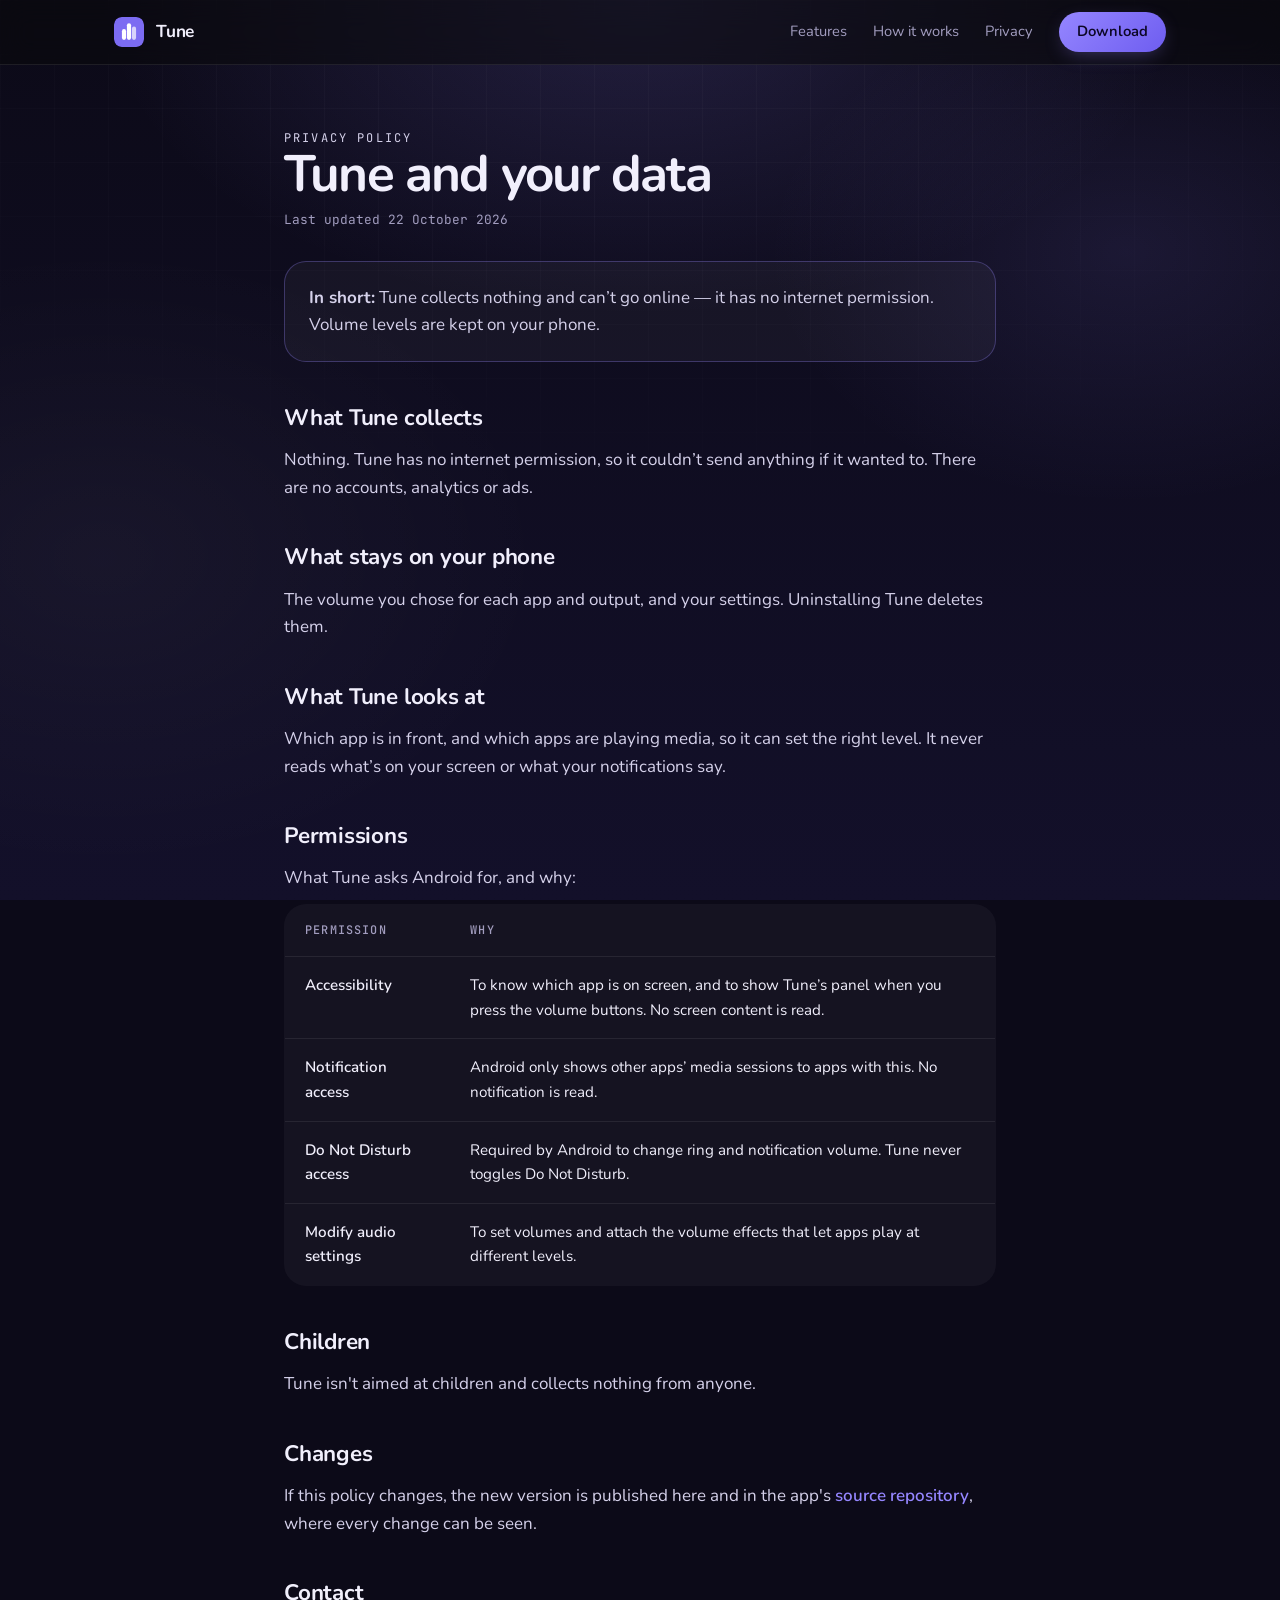
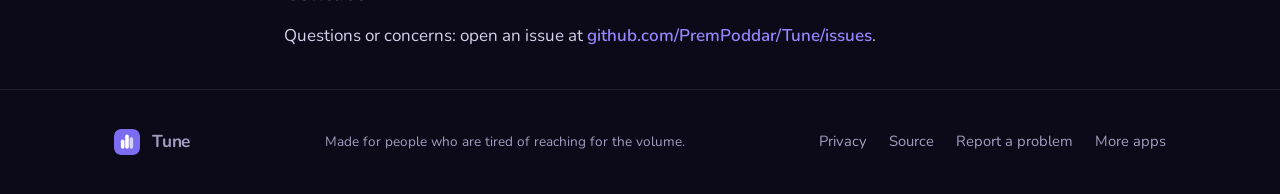
==== docs/privacy/index.html @ 50761f5f "Website for GitHub Pages: landing page with a playable demo, and a privacy policy" ====
<!doctype html>
<html lang="en">
<head>
<meta charset="utf-8" />
<meta name="viewport" content="width=device-width, initial-scale=1" />
<title>Tune — Privacy policy</title>
<meta name="description" content="How Tune handles your data." />
<meta property="og:title" content="Tune — Privacy policy" />
<meta property="og:description" content="How Tune handles your data." />
<meta property="og:type" content="website" />
<meta name="theme-color" content="#0C0A18" />
<link rel="icon" href="../icon.svg" type="image/svg+xml" />
<link rel="preconnect" href="https://fonts.googleapis.com" />
<link rel="preconnect" href="https://fonts.gstatic.com" crossorigin />
<link href="https://fonts.googleapis.com/css2?family=Nunito:wght@500;600;700;800&family=JetBrains+Mono:wght@400;500&display=swap" rel="stylesheet" />
<link rel="stylesheet" href="../site.css" />
<style>:root{--bg:#0C0A18;--bg-2:#13102A;--text:#F1EFFC;--muted:#A29DBF;--soft:#D5D1EA;--accent:#9586FF;--accent-2:#6E5DF0;--accent-3:#C9C0FF;--on-accent:#0C0726;--accent-glow:rgba(149,134,255,.38);--accent-soft:rgba(149,134,255,.14);--accent-line:rgba(149,134,255,.30);--glow-1:rgba(149,134,255,.17);--glow-2:rgba(149,134,255,.10);--glow-3:rgba(255,255,255,.035);--gridline:rgba(255,255,255,.025);--nav:rgba(10,10,12,.55);--line:rgba(255,255,255,.08);--line-strong:rgba(255,255,255,.22);--card:rgba(255,255,255,.04);--card-hover:rgba(255,255,255,.065);--ico-bg:rgba(149,134,255,.16);--display:"Nunito",system-ui,sans-serif;--body:"Nunito",system-ui,sans-serif;--mono:"JetBrains Mono",ui-monospace,monospace;}</style>
</head>
<body>
<div class="bg-glow"></div>
<div class="bg-grid"></div>
<nav>
  <div class="wrap">
    <a class="brand" href="../"><img src="../icon.svg" alt="" />Tune</a>
    <div class="nav-links">
      <a href="../#features">Features</a>
      <a href="../#how">How it works</a>
      <a href="../privacy/">Privacy</a>
      <a href="../#download" class="nav-cta">Download</a>
    </div>
  </div>
</nav>
<main class="prose">
  <p class="eyebrow">Privacy policy</p>
  <h1>Tune and your data</h1>
  <p class="updated">Last updated 22 October 2026</p>
  <div class="summary"><p><b>In short:</b> Tune collects nothing and can’t go online — it has no internet permission. Volume levels are kept on your phone.</p></div>
  <h2>What Tune collects</h2><p>Nothing. Tune has no internet permission, so it couldn’t send anything if it wanted to. There are no accounts, analytics or ads.</p><h2>What stays on your phone</h2><p>The volume you chose for each app and output, and your settings. Uninstalling Tune deletes them.</p><h2>What Tune looks at</h2><p>Which app is in front, and which apps are playing media, so it can set the right level. It never reads what’s on your screen or what your notifications say.</p>
  <h2>Permissions</h2>
  <p>What Tune asks Android for, and why:</p>
  <table><thead><tr><th>Permission</th><th>Why</th></tr></thead><tbody><tr><td>Accessibility</td><td>To know which app is on screen, and to show Tune’s panel when you press the volume buttons. No screen content is read.</td></tr><tr><td>Notification access</td><td>Android only shows other apps’ media sessions to apps with this. No notification is read.</td></tr><tr><td>Do Not Disturb access</td><td>Required by Android to change ring and notification volume. Tune never toggles Do Not Disturb.</td></tr><tr><td>Modify audio settings</td><td>To set volumes and attach the volume effects that let apps play at different levels.</td></tr></tbody></table>
  <h2>Children</h2><p>Tune isn't aimed at children and collects nothing from anyone.</p>
  <h2>Changes</h2><p>If this policy changes, the new version is published here and in the app's
  <a class="text-link" href="https://github.com/PremPoddar/Tune">source repository</a>, where every change can be seen.</p>
  <h2>Contact</h2><p>Questions or concerns: open an issue at
  <a class="text-link" href="https://github.com/PremPoddar/Tune/issues">github.com/PremPoddar/Tune/issues</a>.</p>
</main>
<footer>
  <div class="wrap">
    <a class="brand" href="../"><img src="../icon.svg" alt="" style="width:26px;height:26px;border-radius:7px" />Tune</a>
    <div class="foot-note">Made for people who are tired of reaching for the volume.</div>
    <div class="links">
      <a href="../privacy/">Privacy</a>
      <a href="https://github.com/PremPoddar/Tune">Source</a>
      <a href="https://github.com/PremPoddar/Tune/issues">Report a problem</a>
      <a href="https://github.com/PremPoddar">More apps</a>
    </div>
  </div>
</footer>
</body>
</html>
---- docs/site.css ----
:root{--wrap:1100px;--radius:22px}
*{margin:0;padding:0;box-sizing:border-box}
html{scroll-behavior:smooth;-webkit-text-size-adjust:100%}
body{font-family:var(--body);background:var(--bg);color:var(--text);line-height:1.62;font-size:17px;overflow-x:hidden;-webkit-font-smoothing:antialiased}
a{color:inherit}
.wrap{max-width:var(--wrap);margin:0 auto;padding:0 24px}
.bg-glow{position:fixed;inset:0;z-index:-2;background:
  radial-gradient(60% 50% at 50% 0%,var(--glow-1),transparent 70%),
  radial-gradient(40% 40% at 88% 28%,var(--glow-2),transparent 70%),
  radial-gradient(50% 50% at 8% 62%,var(--glow-3),transparent 70%),
  linear-gradient(180deg,var(--bg),var(--bg-2))}
.bg-grid{position:fixed;inset:0;z-index:-1;background-image:linear-gradient(var(--gridline) 1px,transparent 1px),linear-gradient(90deg,var(--gridline) 1px,transparent 1px);
  background-size:54px 54px;mask-image:radial-gradient(ellipse 80% 60% at 50% 0%,#000 40%,transparent 100%);-webkit-mask-image:radial-gradient(ellipse 80% 60% at 50% 0%,#000 40%,transparent 100%)}

nav{position:sticky;top:0;z-index:50;backdrop-filter:blur(14px);-webkit-backdrop-filter:blur(14px);background:var(--nav);border-bottom:1px solid var(--line)}
nav .wrap{display:flex;align-items:center;justify-content:space-between;height:64px;gap:16px}
.brand{display:flex;align-items:center;gap:12px;font-family:var(--display);font-weight:700;font-size:1.08rem;letter-spacing:-.01em;text-decoration:none}
.brand img{width:30px;height:30px;border-radius:8px}
.nav-links{display:flex;align-items:center;gap:26px}
.nav-links a{color:var(--muted);text-decoration:none;font-size:.92rem;transition:color .2s}
.nav-links a:hover{color:var(--text)}
.nav-cta{background:linear-gradient(135deg,var(--accent),var(--accent-2));color:var(--on-accent)!important;font-weight:650;padding:8px 18px;border-radius:999px;box-shadow:0 6px 20px -6px var(--accent-glow)}
@media(max-width:680px){.nav-links a:not(.nav-cta){display:none}}

header{padding:88px 0 56px;text-align:center}
.hero-icon-wrap{position:relative;display:inline-block;margin-bottom:34px}
.hero-icon{width:144px;height:144px;border-radius:34px;position:relative;z-index:2;animation:float 6s ease-in-out infinite;filter:drop-shadow(0 24px 50px var(--accent-glow))}
.hero-icon-wrap::after{content:"";position:absolute;inset:-30% -30% -10%;z-index:1;background:radial-gradient(circle,var(--accent-glow),transparent 65%);filter:blur(20px);animation:pulse 4s ease-in-out infinite}
@keyframes float{0%,100%{transform:translateY(0)}50%{transform:translateY(-14px)}}
@keyframes pulse{0%,100%{opacity:.6;transform:scale(1)}50%{opacity:1;transform:scale(1.08)}}
.eyebrow{font-family:var(--mono);font-size:12px;letter-spacing:.18em;text-transform:uppercase;color:var(--accent)}
header .eyebrow{margin-bottom:18px}
h1{font-family:var(--display);font-size:clamp(2.5rem,6vw,4.3rem);font-weight:700;letter-spacing:-.035em;line-height:1.05}
h1 .hl{background:linear-gradient(120deg,var(--accent),var(--accent-3));-webkit-background-clip:text;background-clip:text;-webkit-text-fill-color:transparent}
.tagline{font-size:clamp(1.05rem,2.3vw,1.32rem);color:var(--muted);max-width:640px;margin:22px auto 0}
.tagline b{color:var(--text);font-weight:600}
.cta-row{display:flex;gap:14px;justify-content:center;align-items:center;flex-wrap:wrap;margin-top:38px}
.btn-primary,.btn-ghost{display:inline-flex;align-items:center;gap:10px;text-decoration:none;border-radius:999px;font-size:1.02rem;transition:transform .22s,box-shadow .22s,border-color .2s,background .2s}
.btn-primary{background:linear-gradient(135deg,var(--accent),var(--accent-2));color:var(--on-accent);font-weight:680;padding:15px 30px;box-shadow:0 12px 34px -8px var(--accent-glow)}
.btn-primary:hover{transform:translateY(-3px);box-shadow:0 20px 44px -8px var(--accent-glow)}
.btn-ghost{color:var(--text);font-weight:550;padding:15px 26px;border:1px solid var(--line);background:var(--card)}
.btn-ghost:hover{border-color:var(--line-strong);background:var(--card-hover)}
.btn-primary svg,.btn-ghost svg{width:18px;height:18px}
.micro{margin-top:18px;font-family:var(--mono);font-size:.78rem;letter-spacing:.02em;color:var(--muted)}

section{padding:76px 0}
.section-title{font-family:var(--display);font-size:clamp(1.8rem,4vw,2.6rem);font-weight:700;letter-spacing:-.03em;text-align:center;margin-top:12px;line-height:1.15}
.section-sub{color:var(--muted);text-align:center;max-width:580px;margin:14px auto 0}
.center{text-align:center}

.grid{display:grid;grid-template-columns:repeat(auto-fit,minmax(255px,1fr));gap:18px;margin-top:50px}
.card{background:var(--card);border:1px solid var(--line);border-radius:var(--radius);padding:28px;transition:transform .3s,border-color .3s,background .3s}
.card:hover{transform:translateY(-6px);border-color:var(--accent-line);background:var(--card-hover)}
.card .ico{width:50px;height:50px;border-radius:14px;display:grid;place-items:center;font-size:24px;margin-bottom:16px;background:var(--ico-bg);border:1px solid var(--accent-line)}
.card h3{font-family:var(--display);font-size:1.15rem;font-weight:700;letter-spacing:-.01em}
.card p{color:var(--muted);margin-top:8px;font-size:.95rem}

.demo{display:grid;grid-template-columns:1fr 1.05fr;gap:52px;align-items:center;margin-top:50px}
@media(max-width:860px){.demo{grid-template-columns:1fr}}
.demo h3{font-family:var(--display);font-size:1.75rem;font-weight:700;letter-spacing:-.02em;line-height:1.2}
.demo p{color:var(--muted);margin-top:14px}
.demo ul{list-style:none;margin-top:22px;display:grid;gap:11px}
.demo li{display:flex;gap:12px;align-items:flex-start;font-size:.97rem}
.demo li::before{content:"";flex:0 0 8px;height:8px;border-radius:50%;margin-top:9px;background:var(--accent);box-shadow:0 0 12px var(--accent)}
.stage{position:relative;border-radius:28px;border:1px solid var(--line);background:radial-gradient(circle at 50% 30%,var(--glow-1),transparent 60%),linear-gradient(160deg,var(--bg-2),var(--bg));
  box-shadow:0 30px 60px -24px rgba(0,0,0,.6);overflow:hidden;min-height:420px;padding:22px}
.stage-tag{font-family:var(--mono);font-size:11px;letter-spacing:.2em;text-transform:uppercase;color:var(--muted)}
.hint{font-family:var(--mono);font-size:11.5px;color:var(--muted);margin-top:14px;text-align:center;letter-spacing:.04em}

.table-wrap{margin-top:46px;overflow-x:auto}
table{width:100%;border-collapse:collapse;min-width:560px;background:var(--card);border:1px solid var(--line);border-radius:var(--radius);overflow:hidden}
th,td{padding:16px 20px;text-align:left;border-bottom:1px solid var(--line);font-size:.95rem;vertical-align:top}
thead th{font-family:var(--mono);font-size:.74rem;letter-spacing:.1em;text-transform:uppercase;color:var(--muted);font-weight:500}
tbody tr:last-child td{border-bottom:none}
td:first-child{font-weight:600;white-space:nowrap}
td .dim{color:var(--muted)}
.yes{color:var(--accent);font-weight:600}

.steps{display:grid;grid-template-columns:repeat(auto-fit,minmax(230px,1fr));gap:18px;margin-top:50px}
.step{background:var(--card);border:1px solid var(--line);border-radius:var(--radius);padding:26px}
.step .n{font-family:var(--mono);font-size:.82rem;font-weight:500;color:var(--accent);letter-spacing:.08em}
.step h3{font-family:var(--display);margin-top:10px;font-size:1.12rem;font-weight:700}
.step p{color:var(--muted);margin-top:8px;font-size:.94rem}
.step code,.prose code{font-family:var(--mono);background:var(--card-hover);padding:2px 7px;border-radius:6px;font-size:.82em;color:var(--accent)}

.privacy-band{display:grid;grid-template-columns:1.1fr .9fr;gap:40px;align-items:center;background:var(--card);border:1px solid var(--line);border-radius:28px;padding:40px;margin-top:10px}
@media(max-width:820px){.privacy-band{grid-template-columns:1fr}}
.privacy-band h2{font-family:var(--display);font-size:clamp(1.6rem,3.4vw,2.2rem);letter-spacing:-.02em;line-height:1.2;margin-top:10px}
.privacy-band p{color:var(--muted);margin-top:12px}
.checks{list-style:none;display:grid;gap:12px}
.checks li{display:flex;gap:12px;align-items:flex-start;font-size:.97rem}
.checks li::before{content:"✓";flex:0 0 24px;height:24px;border-radius:50%;display:grid;place-items:center;font-size:13px;font-weight:700;color:var(--on-accent);background:linear-gradient(135deg,var(--accent),var(--accent-2))}
.text-link{color:var(--accent);text-decoration:none;font-weight:600}
.text-link:hover{text-decoration:underline}

.download-band{text-align:center;padding:90px 0}
.download-card{background:linear-gradient(135deg,var(--accent-soft),transparent 80%),var(--card);border:1px solid var(--accent-line);border-radius:30px;padding:56px 32px}
.download-card img{width:92px;height:92px;border-radius:22px;margin-bottom:22px;filter:drop-shadow(0 14px 30px var(--accent-glow))}
.download-card h2{font-family:var(--display);font-size:clamp(1.8rem,4vw,2.5rem);font-weight:700;letter-spacing:-.03em}
.download-card p{color:var(--muted);margin:12px auto 0;max-width:500px}

footer{border-top:1px solid var(--line);padding:38px 0}
footer .wrap{display:flex;align-items:center;justify-content:space-between;flex-wrap:wrap;gap:16px}
footer .links{display:flex;gap:22px;flex-wrap:wrap}
footer a{color:var(--muted);text-decoration:none;font-size:.92rem;transition:color .2s}
footer a:hover{color:var(--text)}
.foot-note{color:var(--muted);font-size:.85rem}

.reveal{opacity:0;transform:translateY(26px);transition:opacity .7s ease,transform .7s ease}
.reveal.in{opacity:1;transform:none}
.fade-up{animation:fadeUp .9s ease both}.d1{animation-delay:.1s}.d2{animation-delay:.2s}.d3{animation-delay:.3s}
@keyframes fadeUp{from{opacity:0;transform:translateY(22px)}to{opacity:1;transform:none}}
@media(prefers-reduced-motion:reduce){*{animation:none!important;transition:none!important}.reveal{opacity:1;transform:none}}

/* privacy page */
.prose{max-width:760px;margin:0 auto;padding:64px 24px 40px}
.prose h1{font-size:clamp(2.2rem,5vw,3.2rem);margin-bottom:8px}
.prose .updated{font-family:var(--mono);font-size:.8rem;color:var(--muted)}
.prose .summary{background:var(--card);border:1px solid var(--accent-line);border-radius:var(--radius);padding:22px 24px;margin:30px 0}
.prose h2{font-family:var(--display);font-size:1.4rem;margin:38px 0 10px;letter-spacing:-.01em}
.prose p,.prose li{color:var(--soft)}
.prose ul{padding-left:22px;display:grid;gap:8px;margin-top:8px}
.prose table{min-width:0;margin-top:12px}
.prose td:first-child{white-space:normal}
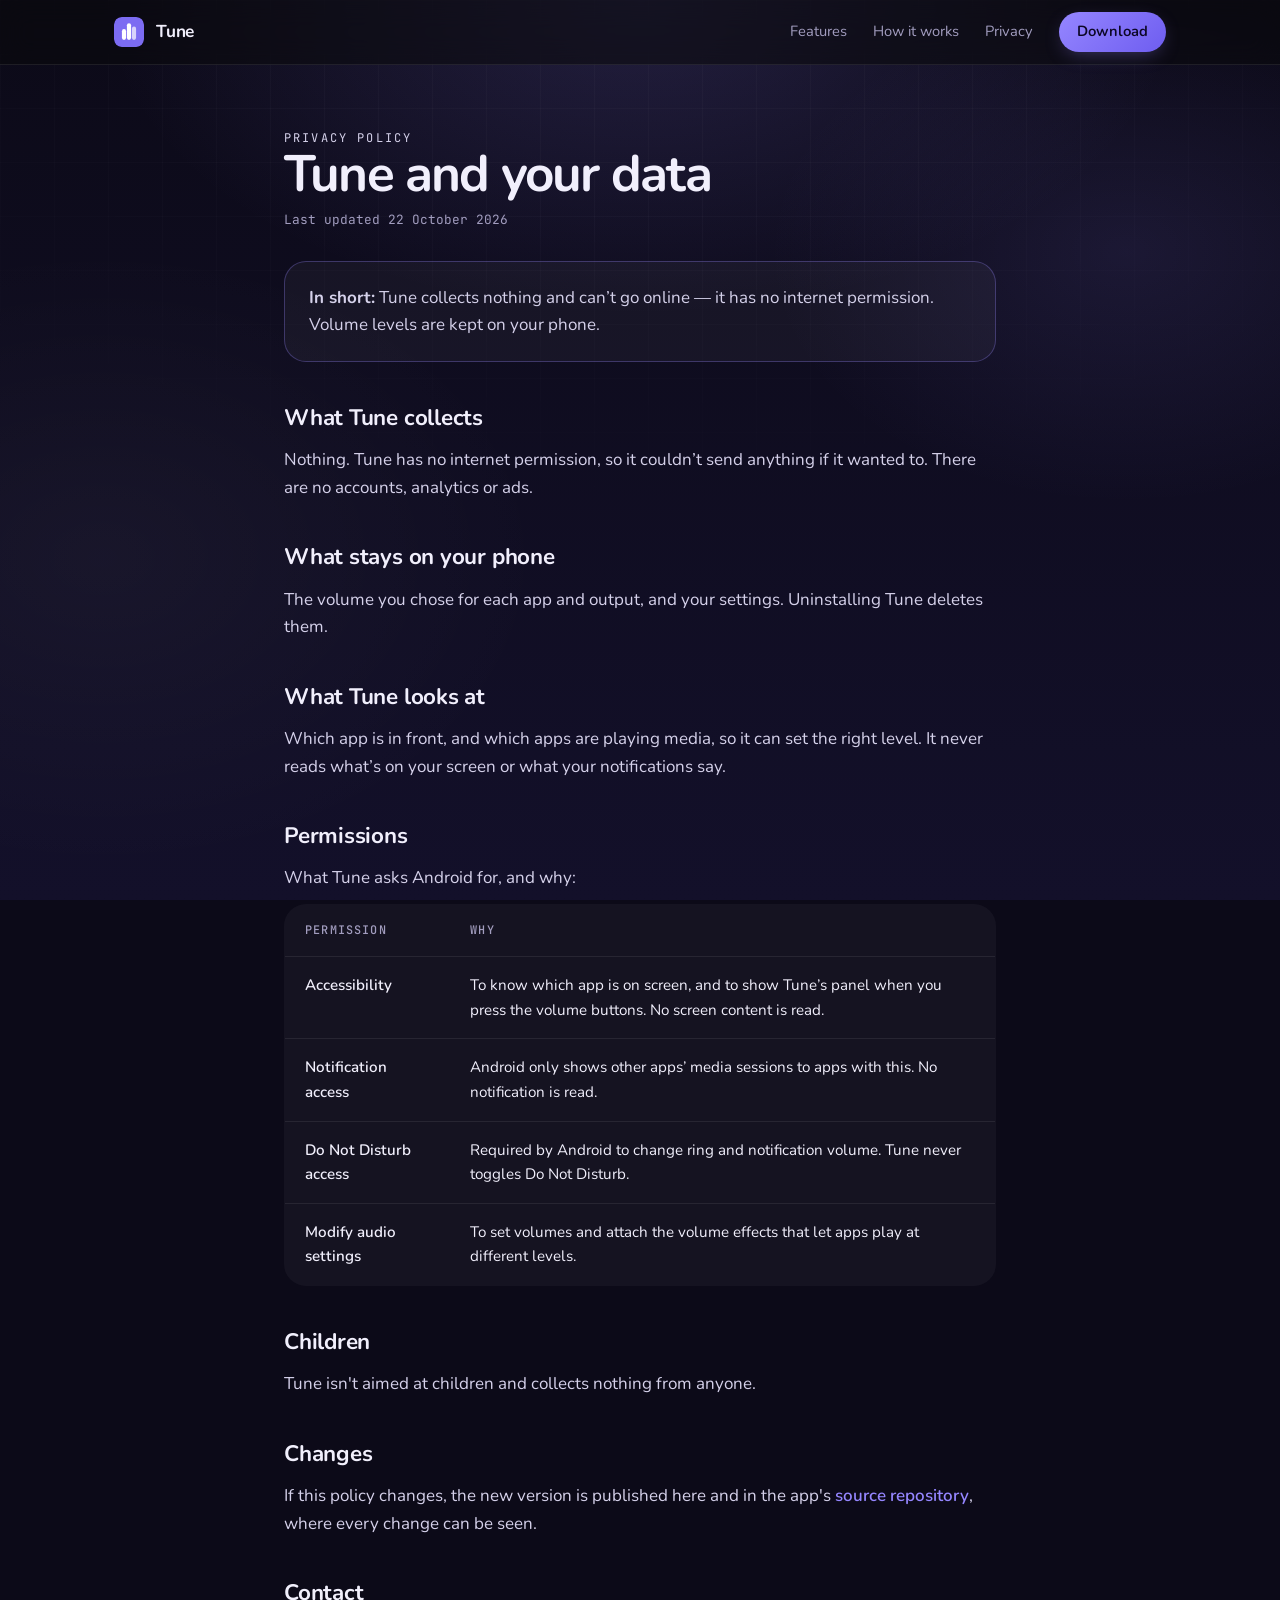
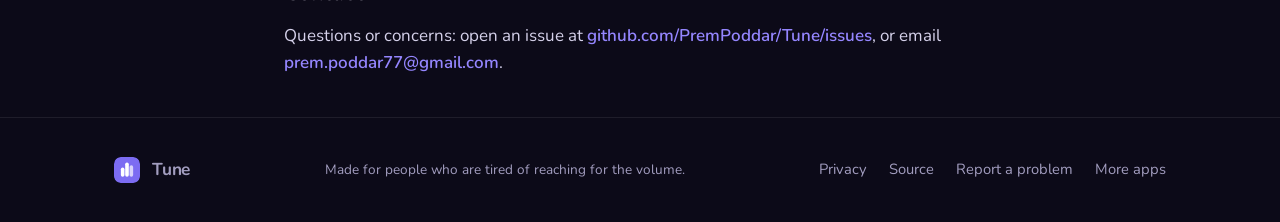
==== commit 54de77d7: "Privacy policy: an email contact" ====
--- a/docs/privacy/index.html
+++ b/docs/privacy/index.html
@@ -43,7 +43,7 @@
   <h2>Changes</h2><p>If this policy changes, the new version is published here and in the app's
   <a class="text-link" href="https://github.com/PremPoddar/Tune">source repository</a>, where every change can be seen.</p>
   <h2>Contact</h2><p>Questions or concerns: open an issue at
-  <a class="text-link" href="https://github.com/PremPoddar/Tune/issues">github.com/PremPoddar/Tune/issues</a>.</p>
+  <a class="text-link" href="https://github.com/PremPoddar/Tune/issues">github.com/PremPoddar/Tune/issues</a>, or email <a class="text-link" href="mailto:prem.poddar77@gmail.com">prem.poddar77@gmail.com</a>.</p>
 </main>
 <footer>
   <div class="wrap">
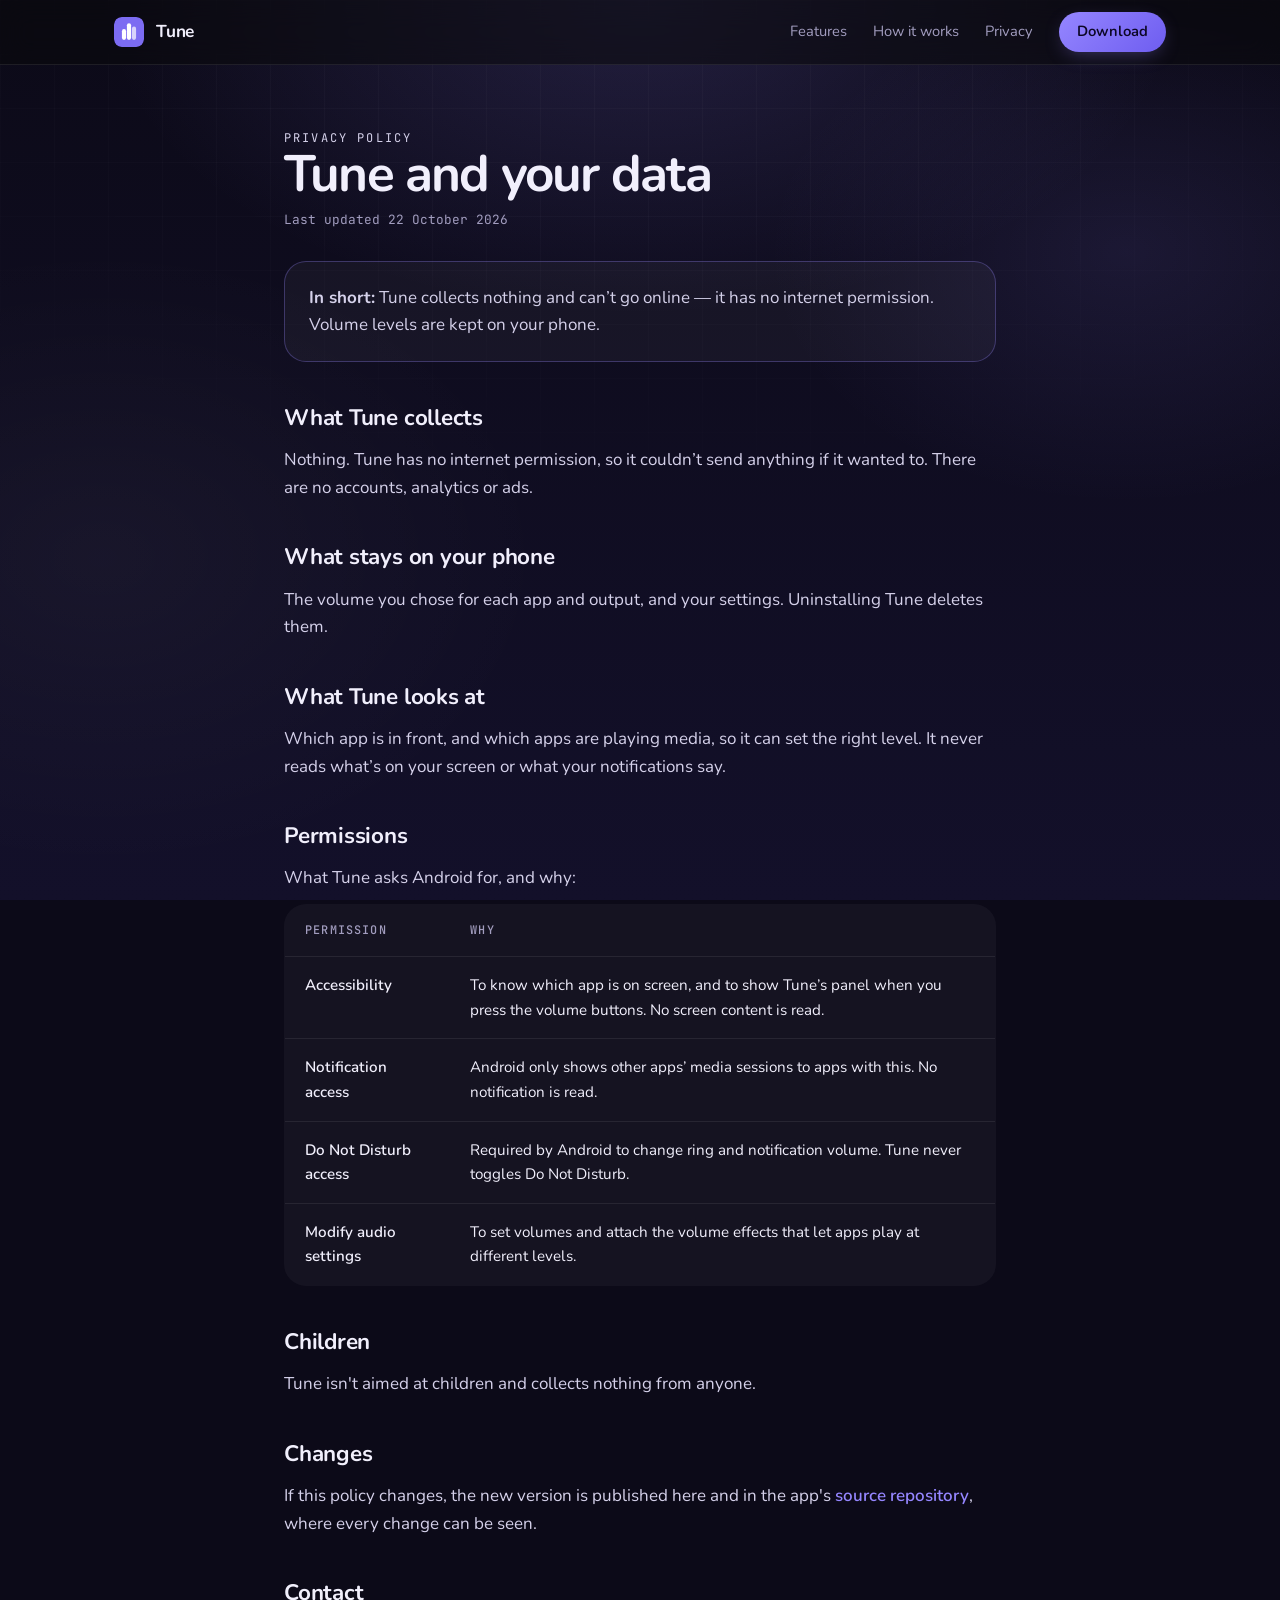
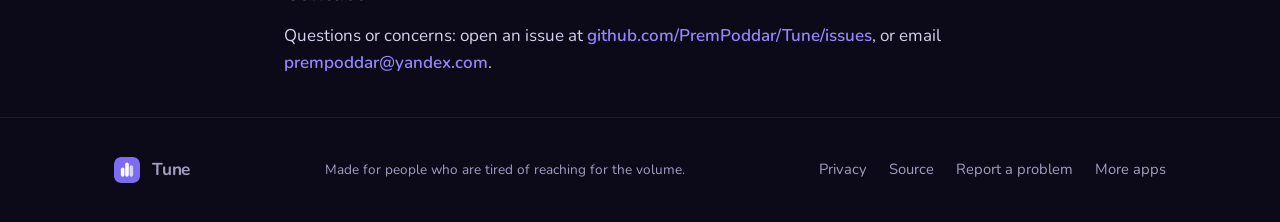
==== commit 2686a901: "Update contact email on privacy page" ====
--- a/docs/privacy/index.html
+++ b/docs/privacy/index.html
@@ -43,7 +43,7 @@
   <h2>Changes</h2><p>If this policy changes, the new version is published here and in the app's
   <a class="text-link" href="https://github.com/PremPoddar/Tune">source repository</a>, where every change can be seen.</p>
   <h2>Contact</h2><p>Questions or concerns: open an issue at
-  <a class="text-link" href="https://github.com/PremPoddar/Tune/issues">github.com/PremPoddar/Tune/issues</a>, or email <a class="text-link" href="mailto:prem.poddar77@gmail.com">prem.poddar77@gmail.com</a>.</p>
+  <a class="text-link" href="https://github.com/PremPoddar/Tune/issues">github.com/PremPoddar/Tune/issues</a>, or email <a class="text-link" href="mailto:prempoddar@yandex.com">prempoddar@yandex.com</a>.</p>
 </main>
 <footer>
   <div class="wrap">
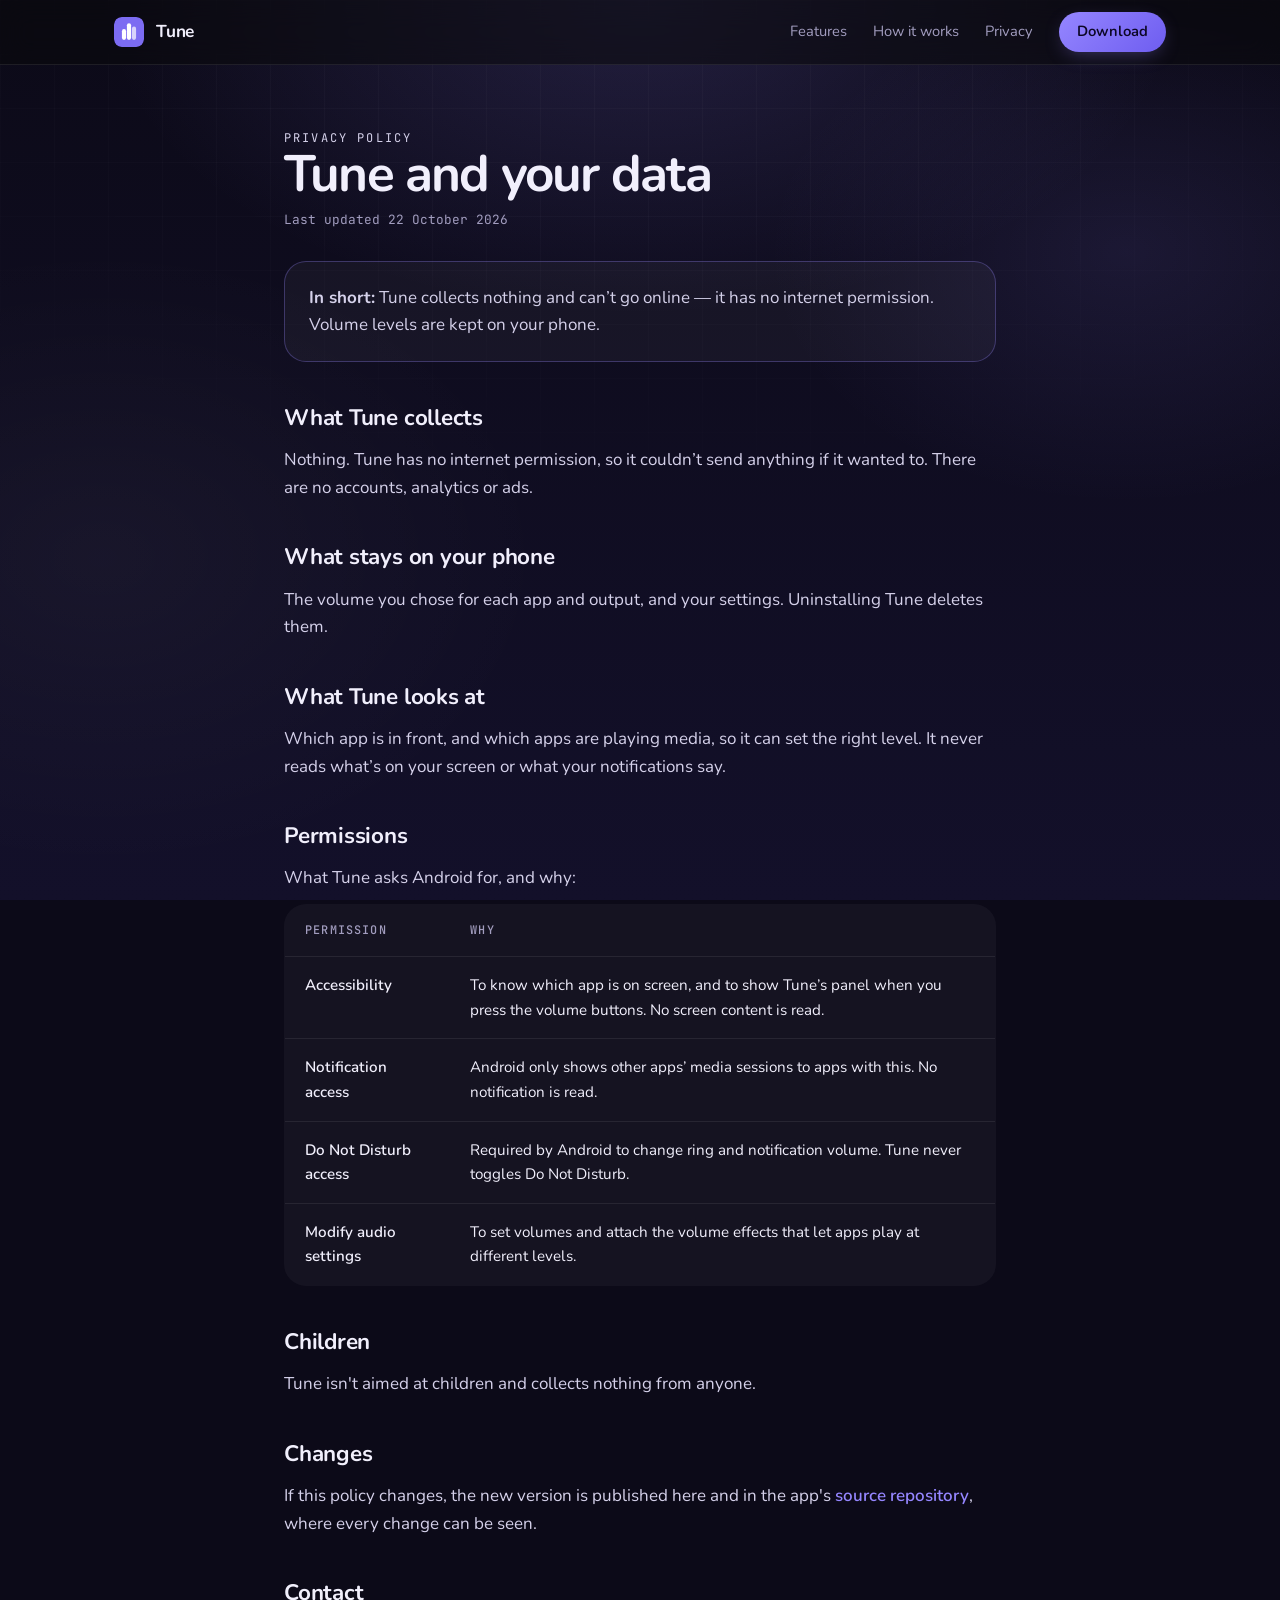
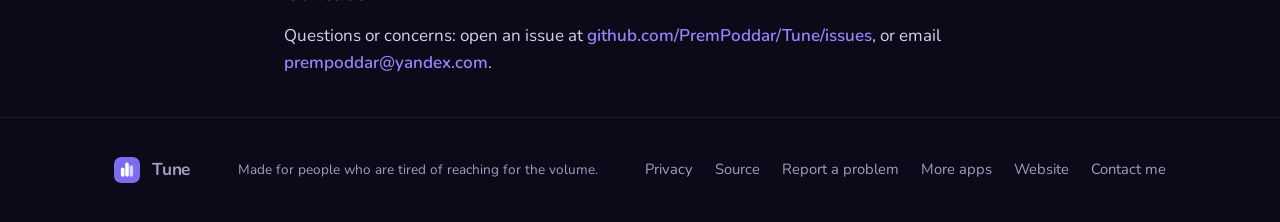
==== commit 7cb67fb1: "Add website and contact links" ====
--- a/docs/privacy/index.html
+++ b/docs/privacy/index.html
@@ -54,6 +54,8 @@
       <a href="https://github.com/PremPoddar/Tune">Source</a>
       <a href="https://github.com/PremPoddar/Tune/issues">Report a problem</a>
       <a href="https://github.com/PremPoddar">More apps</a>
+      <a href="https://prempoddar.is-a.dev">Website</a>
+      <a href="mailto:prempoddar@yandex.com">Contact me</a>
     </div>
   </div>
 </footer>
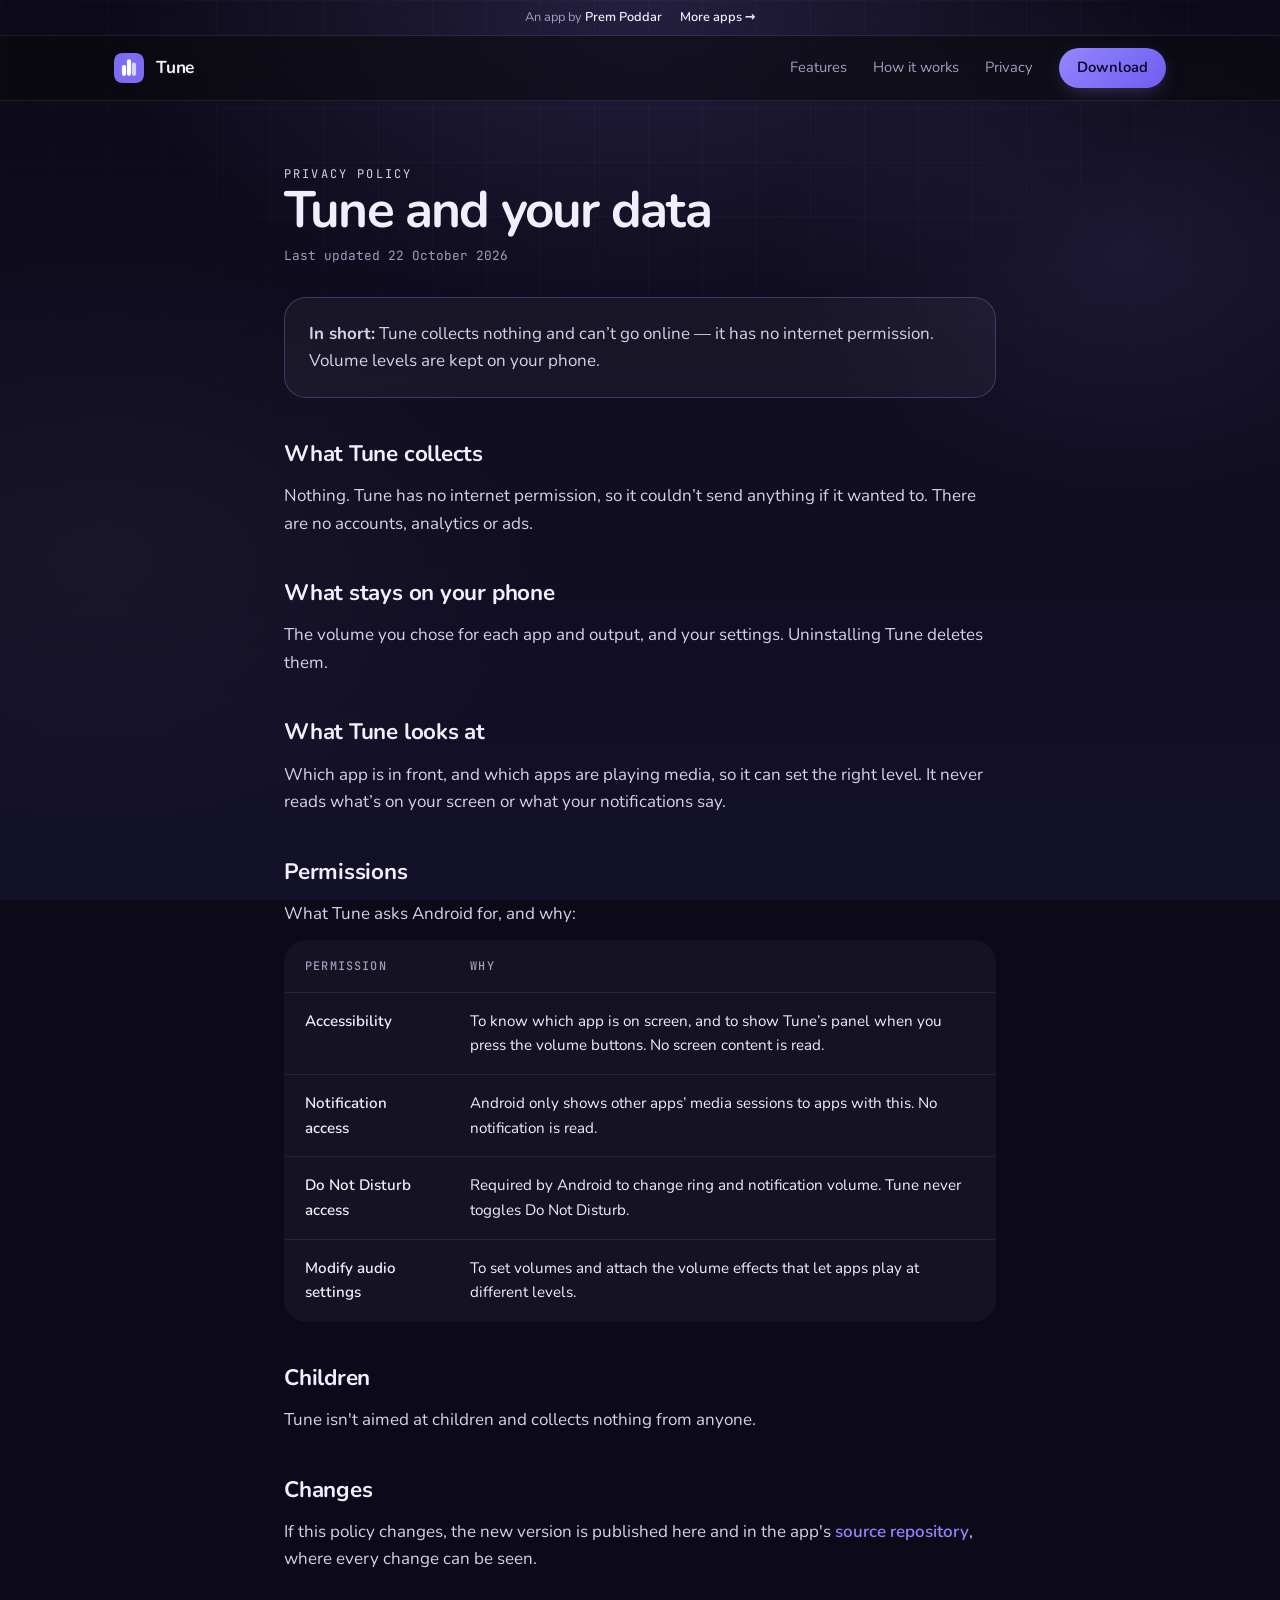
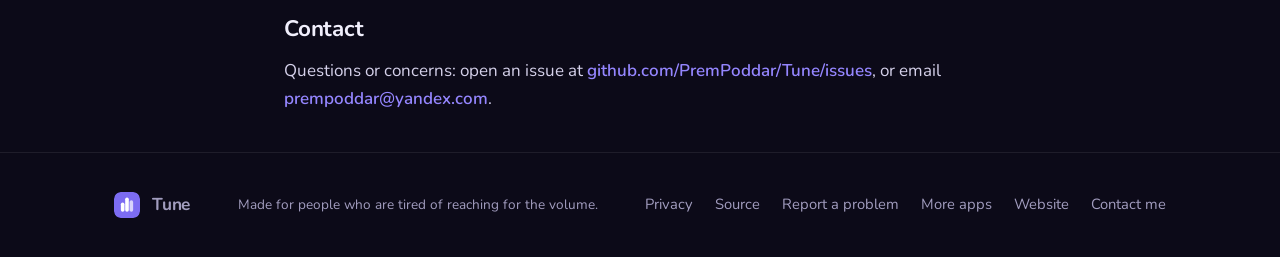
==== commit 89d88705: "Link to my website and other apps from the top of each page" ====
--- a/docs/privacy/index.html
+++ b/docs/privacy/index.html
@@ -17,6 +17,7 @@
 <style>:root{--bg:#0C0A18;--bg-2:#13102A;--text:#F1EFFC;--muted:#A29DBF;--soft:#D5D1EA;--accent:#9586FF;--accent-2:#6E5DF0;--accent-3:#C9C0FF;--on-accent:#0C0726;--accent-glow:rgba(149,134,255,.38);--accent-soft:rgba(149,134,255,.14);--accent-line:rgba(149,134,255,.30);--glow-1:rgba(149,134,255,.17);--glow-2:rgba(149,134,255,.10);--glow-3:rgba(255,255,255,.035);--gridline:rgba(255,255,255,.025);--nav:rgba(10,10,12,.55);--line:rgba(255,255,255,.08);--line-strong:rgba(255,255,255,.22);--card:rgba(255,255,255,.04);--card-hover:rgba(255,255,255,.065);--ico-bg:rgba(149,134,255,.16);--display:"Nunito",system-ui,sans-serif;--body:"Nunito",system-ui,sans-serif;--mono:"JetBrains Mono",ui-monospace,monospace;}</style>
 </head>
 <body>
+<div class="by-strip"><span>An app by <a href="https://prempoddar.is-a.dev">Prem Poddar</a></span><a href="https://prempoddar.is-a.dev/apps/">More apps →</a></div>
 <div class="bg-glow"></div>
 <div class="bg-grid"></div>
 <nav>
@@ -53,7 +54,7 @@
       <a href="../privacy/">Privacy</a>
       <a href="https://github.com/PremPoddar/Tune">Source</a>
       <a href="https://github.com/PremPoddar/Tune/issues">Report a problem</a>
-      <a href="https://github.com/PremPoddar">More apps</a>
+      <a href="https://prempoddar.is-a.dev/apps/">More apps</a>
       <a href="https://prempoddar.is-a.dev">Website</a>
       <a href="mailto:prempoddar@yandex.com">Contact me</a>
     </div>
--- a/docs/site.css
+++ b/docs/site.css
@@ -123,3 +123,4 @@
 .prose ul{padding-left:22px;display:grid;gap:8px;margin-top:8px}
 .prose table{min-width:0;margin-top:12px}
 .prose td:first-child{white-space:normal}
+.by-strip{position:relative;z-index:60;display:flex;justify-content:center;align-items:center;gap:18px;flex-wrap:wrap;padding:7px 16px;font-size:.8rem;color:var(--muted);border-bottom:1px solid var(--line)}.by-strip a{color:var(--text);text-decoration:none;font-weight:600}.by-strip a:hover{text-decoration:underline}
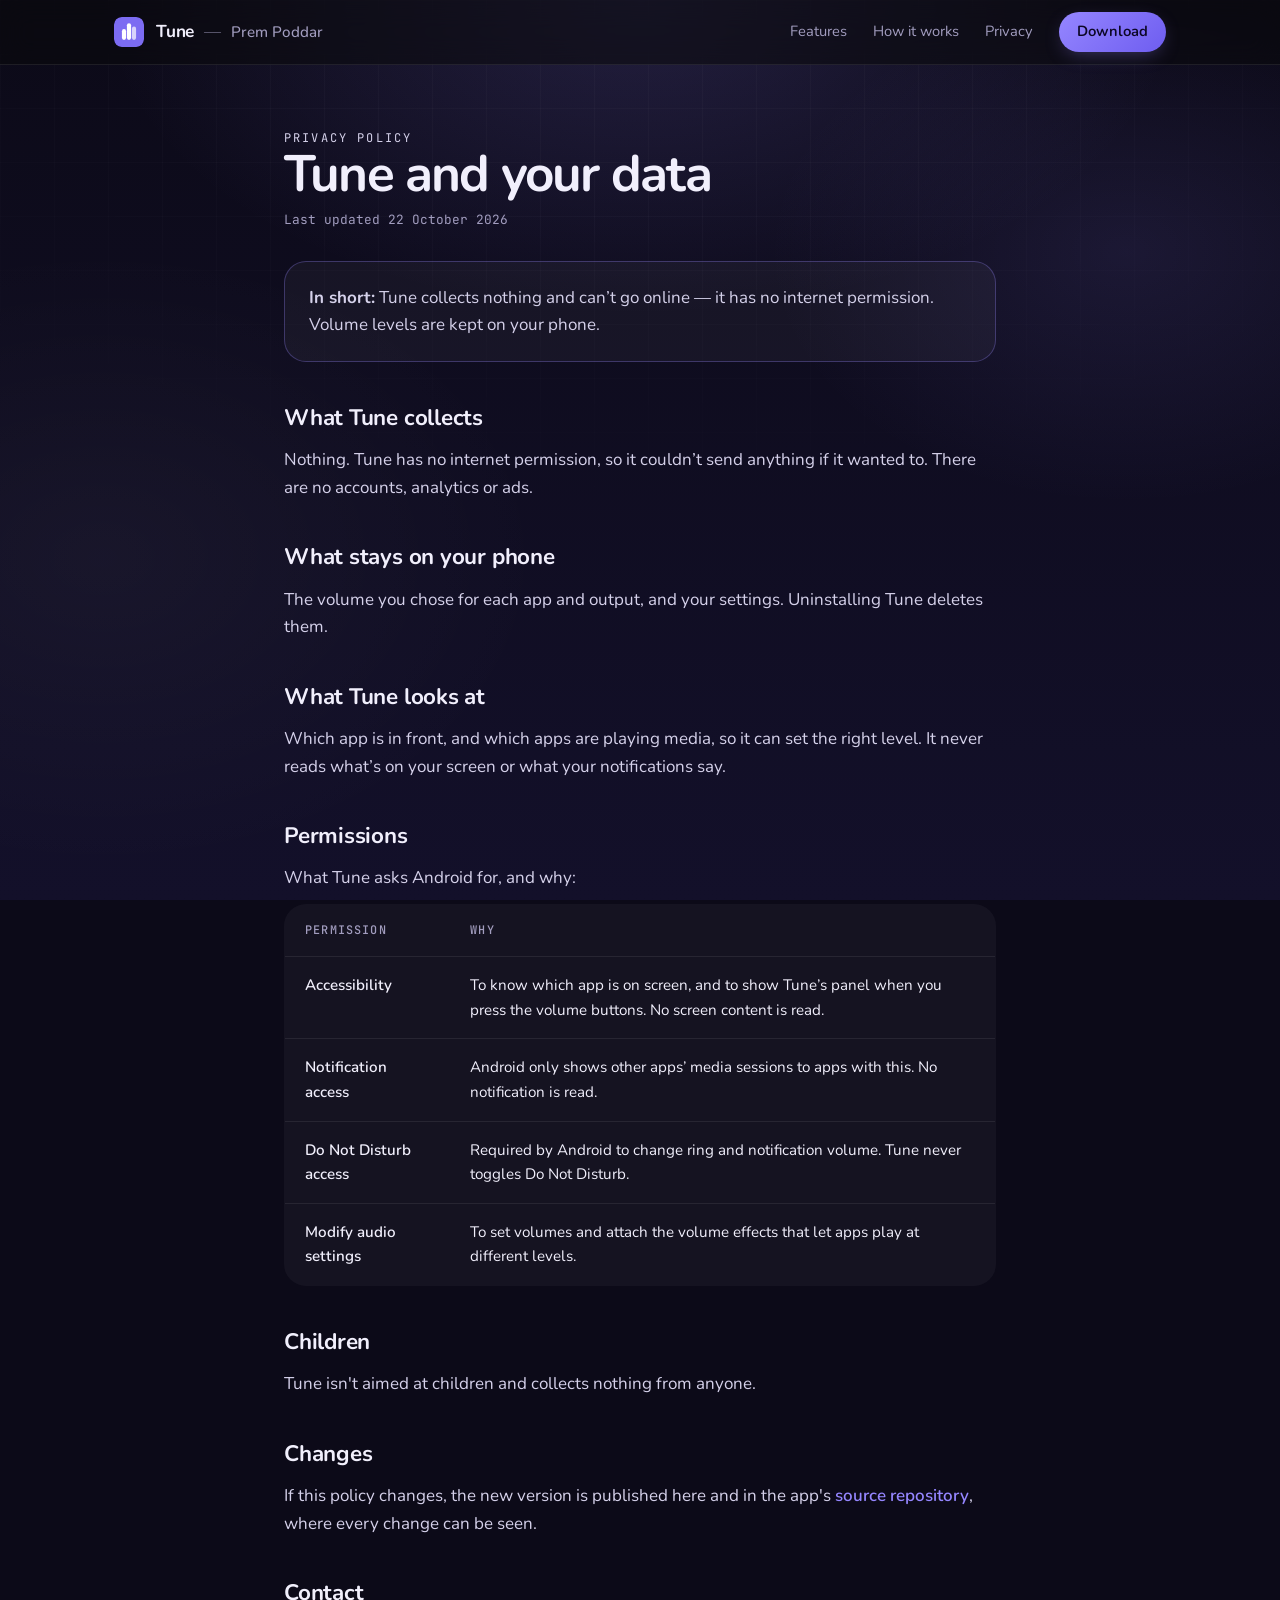
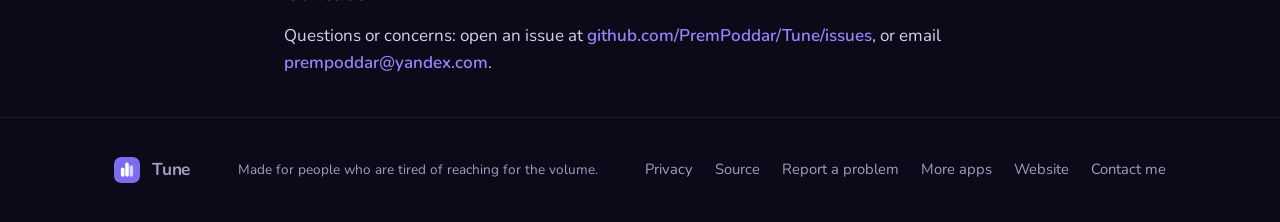
==== commit ff261408: "Show my name beside the app name in the header" ====
--- a/docs/privacy/index.html
+++ b/docs/privacy/index.html
@@ -17,12 +17,11 @@
 <style>:root{--bg:#0C0A18;--bg-2:#13102A;--text:#F1EFFC;--muted:#A29DBF;--soft:#D5D1EA;--accent:#9586FF;--accent-2:#6E5DF0;--accent-3:#C9C0FF;--on-accent:#0C0726;--accent-glow:rgba(149,134,255,.38);--accent-soft:rgba(149,134,255,.14);--accent-line:rgba(149,134,255,.30);--glow-1:rgba(149,134,255,.17);--glow-2:rgba(149,134,255,.10);--glow-3:rgba(255,255,255,.035);--gridline:rgba(255,255,255,.025);--nav:rgba(10,10,12,.55);--line:rgba(255,255,255,.08);--line-strong:rgba(255,255,255,.22);--card:rgba(255,255,255,.04);--card-hover:rgba(255,255,255,.065);--ico-bg:rgba(149,134,255,.16);--display:"Nunito",system-ui,sans-serif;--body:"Nunito",system-ui,sans-serif;--mono:"JetBrains Mono",ui-monospace,monospace;}</style>
 </head>
 <body>
-<div class="by-strip"><span>An app by <a href="https://prempoddar.is-a.dev">Prem Poddar</a></span><a href="https://prempoddar.is-a.dev/apps/">More apps →</a></div>
 <div class="bg-glow"></div>
 <div class="bg-grid"></div>
 <nav>
   <div class="wrap">
-    <a class="brand" href="../"><img src="../icon.svg" alt="" />Tune</a>
+    <div class="brand-line"><a class="brand" href="../"><img src="../icon.svg" alt="" />Tune</a><span class="by-sep">—</span><a class="by" href="https://prempoddar.is-a.dev">Prem Poddar</a></div>
     <div class="nav-links">
       <a href="../#features">Features</a>
       <a href="../#how">How it works</a>
--- a/docs/site.css
+++ b/docs/site.css
@@ -123,4 +123,4 @@
 .prose ul{padding-left:22px;display:grid;gap:8px;margin-top:8px}
 .prose table{min-width:0;margin-top:12px}
 .prose td:first-child{white-space:normal}
-.by-strip{position:relative;z-index:60;display:flex;justify-content:center;align-items:center;gap:18px;flex-wrap:wrap;padding:7px 16px;font-size:.8rem;color:var(--muted);border-bottom:1px solid var(--line)}.by-strip a{color:var(--text);text-decoration:none;font-weight:600}.by-strip a:hover{text-decoration:underline}
+.brand-line{display:flex;align-items:center;gap:10px;min-width:0}.by-sep{color:var(--muted);opacity:.55}.by{color:var(--muted);text-decoration:none;font-weight:500;font-size:.95rem;white-space:nowrap;transition:color .2s}.by:hover{color:var(--text)}@media(max-width:520px){.brand-line{flex-direction:column;align-items:flex-start;gap:0}.by-sep{display:none}.by{font-size:.74rem;line-height:1.1;margin-left:42px;margin-top:-3px}}
